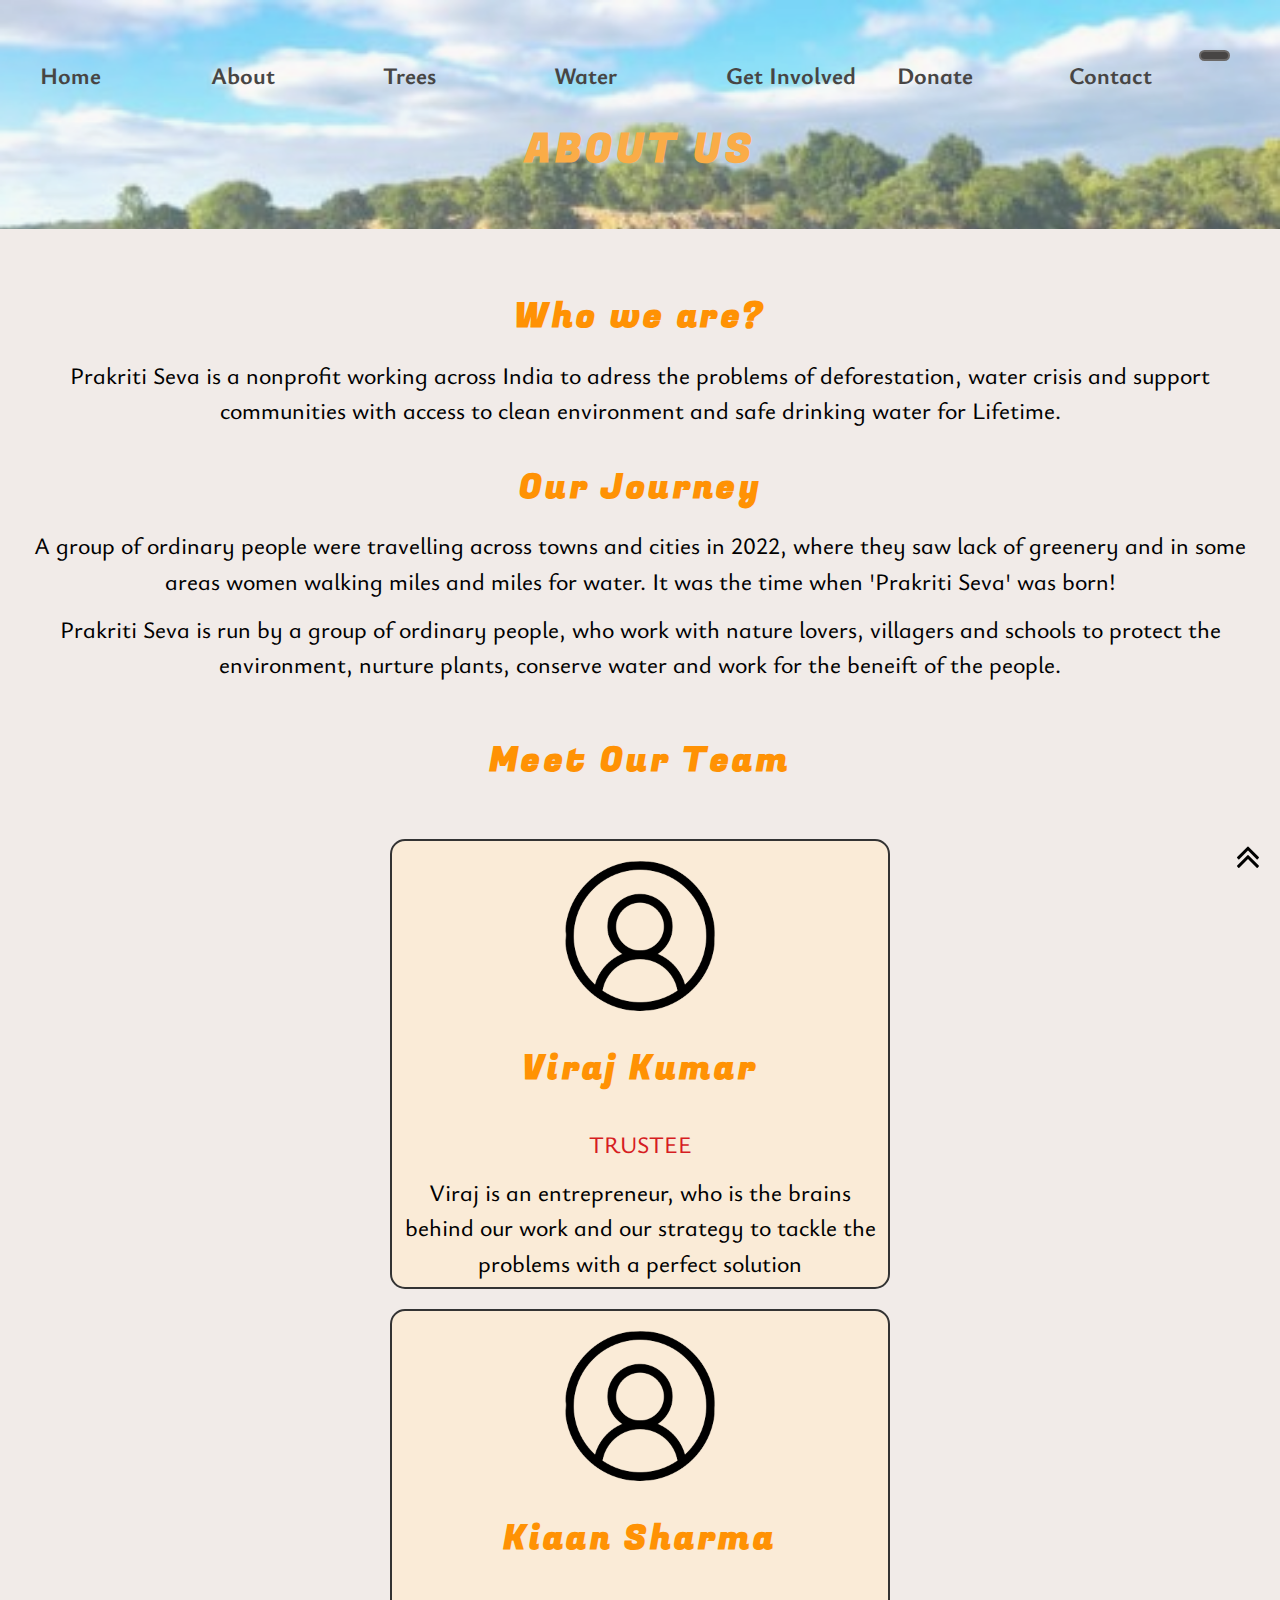
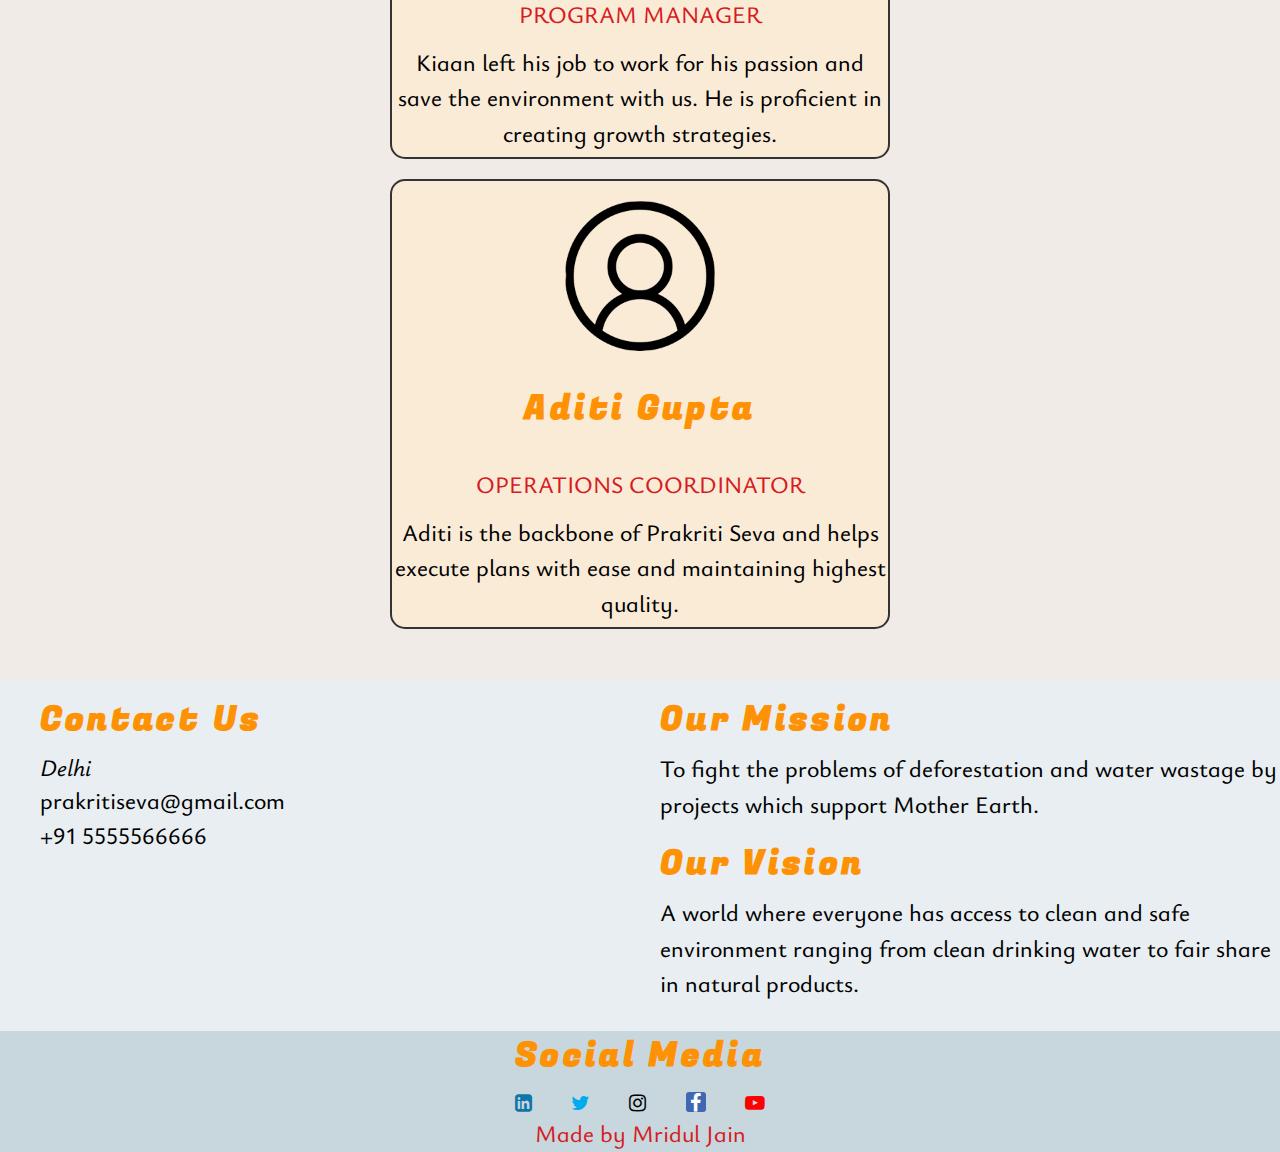
==== about/about.html @ 9dd6b9b5 "Hackathon" ====
<!DOCTYPE html>
<html lang="en">
    <head>
    <meta charset="UTF-8">
    <meta name="viewport" content="width=device-width, initial-scale=1.0">
    <meta name="author" content="Prakriti Seva">
    <meta name="description" content="About US contains all the information about Prakriti Seva">
    <title>About Us</title>
    <link rel="icon" href="/image/icon.jpg" type="x-icon/image" >
    <link rel="stylesheet" href="/style.css" type="text/css">
    <link rel="stylesheet" href="https://cdnjs.cloudflare.com/ajax/libs/font-awesome/4.7.0/css/font-awesome.min.css">
    <link rel="stylesheet" href="https://cdnjs.cloudflare.com/ajax/libs/font-awesome/4.7.0/css/font-awesome.min.css">
    <link rel="stylesheet" href="https://cdnjs.cloudflare.com/ajax/libs/font-awesome/4.7.0/css/font-awesome.min.css">
    <link rel="stylesheet" href="https://cdnjs.cloudflare.com/ajax/libs/font-awesome/4.7.0/css/font-awesome.min.css">
    <link rel="stylesheet" href="https://cdnjs.cloudflare.com/ajax/libs/font-awesome/4.7.0/css/font-awesome.min.css">
    <link rel="stylesheet" href="https://cdnjs.cloudflare.com/ajax/libs/font-awesome/4.7.0/css/font-awesome.min.css">
</head>
<body>
    <header class="about__header" id="header">
        <nav class="header__nav">
            <ul class="header__ul ulist">
                <li class="ulist__li list">
                    <a href="/main.html" class="list__a">Home</a>
                </li>
                <li class="ulist__li list">
                    <a href="" class="list__a">About</a>
                    <ul class="list__ul">
                        <li class="list__ul__litop">
                            <a href="" class="list__a">About Us</a>
                        </li>
                        <li>
                            <a href="impact.html" class="list__a">Impact</a>
                        </li>
                        <li class="list__ul__li">
                            <a href="missionvision.html" class="list__a">Mission and Vision</a>
                        </li>
                    </ul>
                </li>
                <li class="ulist__li list">
                    <a href="" class="list__a">Trees</a>
                    <ul class="list__ul">
                        <li class="list__ul__litop">
                            <a href="/trees/trees.html" class="list__a">Tree Plantation</a>
                        </li>
                        <li>
                            <a href="/trees/progress_tree.html" class="list__a">Progress</a>
                        </li>
                        <li class="list__ul__li">
                            <a href="/trees/review_tree.html"class="list__a">Reviews</a>
                        </li>
                    </ul>
                </li>
                <li class="ulist__li list">
                    <a href="" class="list__a">Water</a>
                    <ul class="list__ul">
                        <li class="list__ul__litop">
                            <a href="/water/waterconservation.html" class="list__a">Water Conservation</a>
                        </li>
                        <li>
                            <a href="/water/progress_water.html" class="list__a">Progress</a>
                        </li>
                        <li class="list__ul__li">
                            <a href="/water/review_water.html" class="list__a">Reviews</a>
                        </li>
                    </ul>
                </li>
                <li class="ulist__li list">
                    <a href="" class="list__a">Get Involved</a>
                    <ul class="list__ul">
                        <li class="list__ul__litop">
                            <a href="/volunteer/volunteer.html" class="list__a">Volunteer</a>
                        </li>
                        <li class="list__ul__li">
                            <a href="/volunteer/school.html" class="list__a">Schools</a>
                        </li>
                    </ul>
                </li>
                <li class="ulist__li list">
                    <a href="/donate/donate.html" class="list__a">Donate</a>
                </li>
                <li class="ulist__li list">
                    <a href="/contact/contact.html" class="list__a">Contact</a>
                </li>
            </ul>
        </nav>
        <button class="header__button"></button> <!-- buttons for menu  -->
        <p class="header__p menu">
            I. HOME
            <br>
            II. ABOUT
            <br>
            ~ ABOUT US
            <br>
            ~ IMPACT
            <br>
            ~ MISSION & VISION
            <br>
            III. TREES
            <br>
            ~ TREE PLANTATION
            <br>
            ~ DATA
            <br>
            ~ PROGRESS 
            <br>
            ~ REVIEWS
            <br>
            IV. WATER
            <br>
            ~ WATER CONSERVATION
            <br>
            ~ DATA
            <br>
            ~ PROGRESS
            <br>
            ~ REVIEWS
            <br>
            V. GET INVOLVED
            <br>
            ~ VOLUNTEER
            <br>
            ~ SCHOOLS
            <br> 
            VI. DONATE
            <br>
            VII. CONTACT
            <br>
        </p>
        <h1 class="header__h1 side__h1">ABOUT US</h1>
    </header>
    <main>
        <article class="abt__art">
            <section class="abt__art__sec1">
                <h2 class="abt__sec__h2">Who we are?</h2>
                <p class="abt__sec__p">Prakriti Seva is a nonprofit working across India to adress the problems of deforestation, water crisis and support communities with access to clean environment and safe drinking water for <span>Lifetime</span>.</p>
                <h2 class="abt__sec__h2">Our Journey</h2>
                <p class="abt__sec__p secondabtp">A group of ordinary people were travelling across towns and cities in 2022, where they saw lack of greenery and in some areas women walking miles and miles for water. It was the time when 'Prakriti Seva' was born!</p>
                <p class="abt__sec__p">Prakriti Seva is run by a group of ordinary people, who work with nature lovers, villagers and schools to protect the environment, nurture plants, conserve water and work for the beneift of the people.</p>
            </section>
            <section class="abt__art__sec2">
                <h2 class="abt__sec2__h2">Meet Our Team</h2>
                <div class="abt__sec2__div">
                    <img src="/image/userid.png" alt="Viraj Kumar" title="Viraj Kumar" width="150" height="150" class="abt__sec2__img">
                    <h3 class="name">Viraj Kumar</h3>
                    <p class="job">TRUSTEE</p>            
                    <p class="info">Viraj is an entrepreneur, who is the brains behind our work and our strategy to tackle the problems with a perfect solution</p>
                </div>
                <div class="abt__sec2__div2">
                    <img src="/image/userid.png" alt="Kiaan Sharma" title="Kiaan Sharma" width="150" height="150" class="abt__sec2__img">
                    <h3 class="name">Kiaan Sharma</h3>
                    <p class="job">PROGRAM MANAGER</p>
                    <p class="info">Kiaan left his job to work for his passion and save the environment with us. He is proficient in creating growth strategies.</p>
                </div>
                <div class="abt__sec2__div3">
                    <img src="/image/userid.png" alt="Aditi Gupta" title="Aditi Gupta" width="150" height="150" class="abt__sec2__img">
                    <h3 class="name">Aditi Gupta</h3>
                    <p class="job">OPERATIONS COORDINATOR</p>
                    <p class="info">Aditi is the backbone of Prakriti Seva and helps execute plans with ease and maintaining highest quality.</p>
                </div>
            </section>
        </article>
    </main>
    <footer>
        <div>
            <h2 class="footer__h2">Contact Us</h2>
            <lord-icon
                src="https://cdn.lordicon.com/fihkmkwt.json"
                trigger="hover"
                colors="primary:#121331,secondary:#ff0000"
                style="width:40px;height:40px" class="address">
            </lord-icon>
        
            <address class="footer__address">
                Delhi
                
                <br>
                
            </address>
    
            <lord-icon
                src="https://cdn.lordicon.com/tkgyrmwc.json"
                trigger="hover"
                colors="primary:#121331,secondary:#08a88a"
                style="width:40px;height:40px" class="email">
            </lord-icon>
    
            <p class="footer__p">prakritiseva@gmail.com</p>
    
            <br>
    
            <lord-icon
                src="https://cdn.lordicon.com/tftaqjwp.json"
                trigger="hover"
                colors="primary:#121331"
                state="hover-phone-ring"
                style="width:35px;height:35px" class="telephone">
            </lord-icon>
    
            <a href="tel:+91 5555566666" class="footer__a">+91 5555566666</a>
        </div>

        <div>
            <h2 class="footer__h2">Our Mission</h2>
            <p class="footer__p">To fight the problems of deforestation and water wastage by projects which support Mother Earth.</p>
            <h2 class="footer__h2">Our Vision</h2>
            <p class="footer__p">A world where everyone has access to clean and safe environment ranging from clean drinking water to fair share in natural products.</p>
        </div>
    </footer>
    <section class="footer__section">
        <h4 class="footer__h4">Social Media</h4>
        <ul class="footer__ul footul">
            <li class="footul__li"><i class="fa fa-linkedin-square"></i></li>
            <li class="footul__li"><i class="fa fa-twitter"></i></li>
            <li class="footul__li"><i class="fa fa-instagram"></i></li>
            <li class="footul__li"><i class="fa fa-facebook"></i></li>
            <li class="footul__li"><i class="fa fa-youtube-play"></i></li>
        </ul>
        <p class="nowrap footer__p copy">Made by Mridul Jain</p>
    </section>
    <div class="div__goup">
        <button class="goup" id="goup"><a href="#"><i class="fa fa-angle-double-up"></i></a></button>
    </div>
    <script src="/code.js"></script>
    <script src="https://cdn.lordicon.com/bhenfmcm.js"></script>
</body>
</html>
---- style.css ----
@import url('https://fonts.googleapis.com/css2?family=Ysabeau+Infant:wght@300&display=swap');
@import url('https://fonts.googleapis.com/css2?family=Dancing+Script&family=Ysabeau+Infant:wght@300&display=swap');
@import url('https://fonts.googleapis.com/css2?family=Dancing+Script&family=Fugaz+One&family=Ysabeau+Infant:wght@300&display=swap');


/* || RESET */
*,
*::after,
*::before {
    margin: 0;
    padding: 0;
    box-sizing: border-box;
}

img {
    display: block;
    max-width: 100%;
    height: auto;
}

label,
input,
textarea {
    font: inherit;
}

/* || VARIABLES */
:root {
    /* FONTS */
    --FF: "Ysabeau Infant", sans-serif;
    --FF-HEADINGS: "Fugaz One", cursive;
    --FF-STYLISH: "Dancing Script", cursive;
    --FS: clamp(1rem, 2.2vh, 1.5rem);

    /* COLORS */
    --BGCOLOR: #ffffffdd;
    --SECTION-BGCOLOR: antiquewhite;
    --BORDER-COLOR: #333;
    --BUTTON-BGCOLOR: #000000;
    --FONT-COLOR: #000;
    --HEADER-BGCOLOR: rgba(81, 255, 0, 0.856);
    --HEADING-COLOR: #ff9204;
    --HOVER-BGCOLOR: rgba(223, 2, 2, 0.888);
    --LINK-ACTIVE: rgba(223, 2, 2, 0.888);
    --LINK-COLOR: #000;
    --LINK-HOVER: rgba(223, 2, 2, 0.888);
    --MENU-BGCOLOR: #000;
    --MENU-COLOR: #fff;
    --STYLISH-COLOR: #d61c22;

    /* BORDERS */
    --BORDER: var(--BORDER-COLOR) 2px solid;
    --BORDER-RADIUS: 15px;

    /* PADDING*/
    --PADDING: 0.25em;

}

/* || UTILITY CLASSES */

.offscreen {
    position: absolute;
    left: -10000px;
}

.nowrap {
    white-space: nowrap;
}

/* || GENERAL STYLES */

html {
    scroll-behavior: smooth;
    font-size: var(--FS);
    font-family: var(--FF);
    background-color: #f1ebe8;
}

body {
    color: var(--FONT-COLOR);
    min-height: 100vh;
    margin: 0;
    position: relative;
}

h1,
h2,
h3,
h4 {
    color: var(--HEADING-COLOR);
    font-family: var(--FF-HEADINGS);
    letter-spacing: 0.1em;
}

h2,
h3,
h4 {
    margin-bottom: 1em;
    font-size: 1.7em;
}

p {
    line-height: 1.5;
}

li {
    list-style-type: none;
}

a:any-link {
    color: var(--LINK-COLOR);
    text-decoration: none;
}

a:hover,
a:focus-visible {
    color: var(--LINK-ACTIVE);
}

a:active {
    color: var(--LINK-ACTIVE);
}

img {
    border: var(--BORDER);
    border-radius: var(--BORDER-RADIUS);
}

img:hover {
    animation: 0.5s ease-in-out 0.1s 1 normal forwards increaseSize; 
}

@keyframes increaseSize {
    0% {
        transform: scale(1);
    }
    100% {
        transform: scale(1.1);
    }
}

q {
    color: var(--STYLISH-COLOR);
}

/* HEADER || */

.header {
    background-repeat: no-repeat;
    background-size: cover;
    background-image: url(image/river-forest.jpg);
    opacity: 0.7;
    position: relative;
    padding: 2em 1em;
}

.about__header,
.impact__header,
.missionvision__header {
    background-repeat: no-repeat;
    background-size: cover;
    background-image: url(image/nature.jpg);
    opacity: 0.7;
    position: relative;
    padding: 2em 1em;
}

.trees__header,
.trees___progress__header,
.trees___review__header {
    background-repeat: no-repeat;
    background-size: cover;
    background-image: url(image/forest.jpg);
    opacity: 0.7;
    position: relative;
    padding: 2em 1em;
}

.water__header,
.water__progress__header,
.water__review__header {
    background-repeat: no-repeat;
    background-size: cover;
    background-image: url(image/water.jpg);
    opacity: 0.7;
    position: relative;
    padding: 2em 1em;
}

.volunteer__header,
.school__header {
    background-repeat: no-repeat;
    background-size: cover;
    background-image: url(image/nature.png);
    opacity: 0.7;
    position: relative;
    padding: 2em 1em;
}

.donate__header,
.contact__header {
    background-repeat: no-repeat;
    background-size: cover;
    background-image: url(image/rainforest.jpg);
    opacity: 0.7;
    position: relative;
    padding: 2em 1em;
}

nav {
    padding: 1em;
}

.list__ul li {
    display: none;
}

:is(.list:hover, .list:active) .list__ul li{
    display: block;
    padding: var(--PADDING);
}

.list__ul__li:hover {
    border-bottom-right-radius: var(--BORDER-RADIUS);
    border-bottom-left-radius: var(--BORDER-RADIUS); 
}

.list__ul__litop:hover {
    border-top-right-radius: var(--BORDER-RADIUS);
    border-top-left-radius: var(--BORDER-RADIUS); 
}

.ulist {
    display: grid;
    grid-template-columns: repeat(7, 1fr);
    font-size: 1.2rem;
}

.list a,
.list__ul li a{
    color: var(--FONT-COLOR);
    font-weight: 700;
}

.list__a:hover {
    color: var(--STYLISH-COLOR);
}

.list__ul {
    background-color: var(--BGCOLOR);
    border-left: var(--BORDER);
    border-right: var(--BORDER);
    border-radius: var(--BORDER-RADIUS);
}

.header__button {
    padding: var(--PADDING) 1em;
    background-color: var(--BUTTON-BGCOLOR);
    border: var(--BORDER);
    border-radius: var(--BORDER-RADIUS);
    position: absolute;
    top: 50px;
    right: 50px;
}

.header__button:hover {
    background-color: var(--HOVER-BGCOLOR);
}

.menu {
    display: none;
}

header p {
    position: absolute;
    top: 0px;
    right: 0px;
}

.header__h1 {
    color: var(--HEADING-COLOR);
    padding: var(--PADDING);
    text-align: center;
}

.heading {
    font-size: 3rem;
}

.show {
    display: block;
    z-index: 1;
    position: absolute;
    top: 0px;
    right: 0px;
    padding: 2em;
    box-shadow: 0 0 10px var(--BORDER-COLOR);
    background-color: var(--MENU-BGCOLOR);
    color: var(--MENU-COLOR);
}

/* MAIN HTML|| */

.main__section {
    padding: 1em 1em 0 1em;
    display: flex;
    justify-content: center;
    align-items: center;
    padding: 3em;
}

.hero {
    position: relative;
}

.hero__figc {
    position: absolute;
    bottom: -13px;
    left: 235px;
    font-size: 1.3rem;
    color: var(--STYLISH-COLOR);
    background-color: #fff78d;
    transform: skewX(-10deg);
}

.main__article {
    padding: 1em;
    text-align: center;
    margin: 1em;
}

.artsec1 {
    display: flex;
    flex-flow: column wrap;
    align-items: center;
    justify-content: space-evenly;
}

.sec1__p {
    font-size: 1.2rem;
    font-weight: 500;
    padding-bottom: 1.5em;
}


.sec1__div {
    display: flex;
    flex-flow: row wrap;
    justify-content: space-evenly;
    align-items: center;
    position: relative;
    width: 800px;
    height: 200px;
}

.plant__img,
.water__img {
    border: none;
}

.div__plant {
    position: absolute;
    left: 0px;
    top: 45px;
    width: 100px;
    height: 100px;
}

.plant__img {
    position: absolute;
    left: 0px;
    top: 10px;
    width: 75px;
    height: 75px;
}

.h3__plant {
    position: absolute;
    left: 80px;
    top: 45px;
}

.p__plant {
    position: absolute;
    left: 80px;
    top: 90px;
    font-size: 1.2rem;
}

.div__water {
    position: absolute;
    right: 0px;
    top: 45px;
    width: 100px;
    height: 100px;
}

.water__img {
    position: absolute;
    right: 250px;
    top: 7px;
}

.h3__water {
    position: absolute;
    right: 90px;
    top: 5px;
}

.p__water {
    position: absolute;
    right: 0px;
    top: 50px;
    font-size: 1.2rem;
}

.art2sec1 {
    padding: 2em;
    display: flex;
    justify-content: space-evenly;
    align-items: center;
}

.txtchngdiv1 {
    border: var(--BORDER);
    width: 250px;
    height: 250px;
    display: flex;
    justify-content: center;
    align-items: center;
    background-color: rgba(0, 255, 0, 0.811);
}

.treesp {
    color: var(--STYLISH-COLOR);
    font-size: 1.2rem;
    font-weight: bolder;
}

.txtchngdiv2 {
    border: var(--BORDER);
    width: 250px;
    height: 250px;
    display: flex;
    justify-content: center;
    align-items: center;
    background-color: rgba(0, 255, 0, 0.614);
}

.waterp {
    color: var(--STYLISH-COLOR);
    font-size: 1.2rem;
    font-weight: bolder;
}


.art2sec2 {
    padding: 2em;
}

.art2sec2__p:first-child {
    padding-bottom: 0.5em; 
}

.art2sec2__p:last-child {
    padding-top: 0.5em;
}

.art2sec2__p {
    font-size: 1.2rem;
    font-weight: 500;
}

.art3sec__ul {
    display: flex;
    flex-flow: row wrap;
    justify-content: space-between;
}

.art3sec__li {
    list-style-type: none;
    padding: 0.5em;
    padding-left: 5em;
    font-size: 1.2rem;
    font-weight: 500;
}

.art3sec__li:before {
    content: "✔ ";
    color: #f00;
}

.art3sec__li:first-child {
    padding-right: 10em;
}

.art3sec__li:nth-child(2) {
    padding-right: 40em;
}

.art4sec {
    padding: 0.5em;
    position: relative;
    height: 700px;
}

.art4__h2 {
    padding-bottom: 1em
}

.trees__div {
    width: 300px;
    position: absolute;
    left: 400px;
    top: 50px;
}

.art4sec__p {
    font-size: 1.2rem;
    font-weight: 500;
    color: var(--STYLISH-COLOR);
    padding-top: 0.5rem;
}

.trees {
    padding-right: 3rem; 
}

.water__div {
    width: 600px;
    position: absolute;
    left: 500px;
    top: 375px;
}

.school__div {
    width: 500px;
    position: absolute;
    right: 200px;
    top: 82px;
}

.water {
    padding-right: 6.8rem;
}

.children {
    padding-right: 6rem;
}

.aside {
    padding: 1rem 1rem 1rem 0.5rem;
}

.aside__details {
    font-size: 1.2rem;
    font-weight: 500;
}

.aside__summary {
    color: var(--BORDER-COLOR);
}


.aside__p {
    color: var(--STYLISH-COLOR);
}

footer {
    background-color: #E8EEF1;
    display: grid;
    grid-template-columns: 1fr 1fr;
    padding: 0 0 1.5rem 2rem;
}

.footer__section {
    background-color: #C8D7DE;
    text-align: center;
}

.footer__h2 {
    margin-bottom: 0.2em;
    padding-top: 0.5em;
}  

.footer__address,
.footer__p,
.footer__a {
    font-size: 1.2rem;
    font-weight: 500;
}

.address {
    padding-top: 0.5rem;
}

.footer__address {
    display: inline;
}

.footer__p {
    display: inline;
}

.email {
    padding-top: 0.7rem;
}

.telephone {
    padding-top: 0.5rem;
}

.fa:hover {
    color: var(--STYLISH-COLOR);
}

.fa-linkedin-square {
    color: #0e76a8;
}

.fa-twitter {
    color: #00acee;
}

.fa-facebook {
    padding-top: 2px;
    padding-bottom: 0;
    border-radius: 3px;
    width: 20px;
    height: 20px;
    background-color: #4267B2;
    color: #fff;
}

.fa-youtube-play {
    color: #f00;
}

.footul {
    display: flex;
    flex-flow: row nowrap;
    justify-content: center;
}

.footul__li {
    padding: 0 1em;
}

.footer__h4 {
    padding-bottom: var(--PADDING);
    margin-bottom: 0;
}

.copy {
    color: var(--STYLISH-COLOR);
}

.div__goup {
    z-index: 1;
    position: absolute;
    right: 20px;
    bottom: 20px;
    background-color: none;
}

.goup {
    position: fixed;
    right: 20px;
    bottom: 20px;
    background-color: transparent;
    border: none;
    font-size: 2rem;
}

/* ABOUT US || */

.abt__art {
    padding: 1em;
    margin: 0.5em 0;
    text-align: center;
}

.abt__sec__h2 {
    padding-top: 1em;
    margin-bottom: 0.25em;
    padding-bottom: var(--PADDING);
}

.abt__sec__p {
    font-size: 1.2rem;
    font-weight: 500;
}

.secondabtp {
    padding-bottom: 0.5em;
}

.abt__art__sec2 {
    padding: 1em;
}

.abt__sec2__h2,
.name {
    padding-top: 1em;
}

.abt__sec2__img {
    border: none;
}

.abt__sec2__div,
.abt__sec2__div2, 
.abt__sec2__div3 {
    border: var(--BORDER);
    border-radius: var(--BORDER-RADIUS);
    width: 500px;
    height: 450px;
    padding: 1em 0;
    display: flex;
    flex-flow: column nowrap;
    align-items: center;
    background-color: antiquewhite;
}

.abt__art__sec2 div p {
    font-size: 1.2rem;
    font-weight: 500;
}

.job {
    color: var(--STYLISH-COLOR);
    padding-bottom: 0.5em;
}

.abt__art__sec2 {
    display: grid;
    grid-template-rows: 100px, repeat(3, 1fr);
    position: relative;
    place-items: center center;
    row-gap: 20px;
}

/* IMPACT || */

.impct__art {
    padding: 2rem 4rem 1rem 4rem;
}

.impct__art__sec1,
.impct__art__sec2 {
    display: flex;
    flex-flow: column wrap;
    justify-content: center;
    align-items: center;
    text-align: center;
}

.impct__sec1__h2 {
    margin-bottom: 0.75rem;
}

.impct__sec1__p,
.impct__sec2__p {
    padding-bottom: 1rem;
    font-size: 1.2rem;
    font-weight: 500;
}

.impct__sec1__img {
    margin-bottom: 0.5rem;
}

.justp {
    color: var(--STYLISH-COLOR);
}

.impct__sec2__h2 {
    padding-top: 1rem;
}

/* MISSION & VISION || */

.msvs__art {
    padding: 2rem 4rem 1rem 4rem;
}

.msvs__art__sec {
    display: flex;
    flex-flow: column wrap;
    justify-content: center;
    align-items: center;
    text-align: center;   
}

.msvs__sec__p {
    font-size: 1.2rem;
    font-weight: 500;
    padding-bottom: 1rem;
}

/* TREES || */

.trees__art {
    padding: 2rem 4rem 1rem 4rem;
}

.trees__art__sec1,
.trees__art__sec2,
.trees__art__sec3 {
    display: flex;
    flex-flow: column wrap;
    justify-content: center;
    align-items: center;
    text-align: center;  
}

.trees__sec1__h2,
.trees__sec2__h2,
.trees__sec3__h2 {
    padding-top: 1rem;
}

.trees__sec2__fig {
    padding: 2em;
}

.trees__sec2__p:before {
    content: "• ";
    color: #f00;
}

.trees__sec1__p,
.trees__sec2__p,
.trees__sec3__p {
    font-size: 1.2rem;
    font-weight: 500;
}

.redcolor {
    color: var(--STYLISH-COLOR);
}

.trees__imp {
    color: var(--STYLISH-COLOR);
}

/* TREES PROGRESS || */

.trees__progress__art {
    padding: 2rem 2rem 1rem 2rem;
}

.trees__prog__sec {
    display: flex;
    flex-flow: row nowrap;
    justify-content: center;
    align-items: center;
    text-align: center;  
}

.trees__prog__sec__img {
    border: none;
}

.trees__prog__sec__div {
    background-color: #AAD5F1;
    padding: 1rem 2rem 1rem 2rem;
    margin: 0 1rem;
    border: var(--BORDER);
    border-radius: var(--BORDER-RADIUS);
    width: 250px;
    height: 250px;
    display: flex;
    flex-flow: column wrap;
    justify-content: center;
    align-items: center;
    text-align: center; 
}

.trees__prog__sec__h2 {
    padding-top: 1.5rem;
}

.trees__prog__sec__p {
    font-size: 1.2rem;
    font-weight: 500;
    color: var(--STYLISH-COLOR);
}

/* TREES REVIEW || */

.trees__review__art {
    padding: 2rem 4rem 1rem 4rem;
}

.trees__rv__sec {
    display: flex;
    flex-flow: column nowrap;
    justify-content: center;
    align-items: center;
    text-align: center; 
}

.trees__rv__sec__div {
    display: flex;
    flex-flow: column nowrap;
    justify-content: center;
    align-items: center;
    text-align: center; 
    width: 550px;
    height: 550px;
    border: var(--BORDER);
    margin: 0.5rem;
}

.trees__rv__sec__h2 {
    padding: 1rem;
}

.trees__rv__sec__p {
    padding-bottom: 2rem;
    font-size: 1.2rem;
    font-weight: 500;
}

.trees__rv__sec__h3 {
    padding-top: 1.5rem;
}

/* WATER || */

.water__art {
    padding: 2rem 4rem 1rem 4rem;
}

.water__sec1,
.water__sec2 {
    display: flex;
    flex-flow: column nowrap;
    justify-content: center;
    align-items: center;
    text-align: center;
}

.water__sec1__h2, 
.water__sec2__h2 {
    padding: 1.5rem;
    padding-bottom: var(--PADDING);
}

.water__sec2__h2 {
    padding-bottom: 0;
}

.water__sec1__p,
.water__sec2__p {
    font-size: 1.2rem;
    font-weight: 500;
}

.water__imp {
    color: var(--STYLISH-COLOR);
}

.water__sec2__p {
    padding: 1em;
}

.water__sec2__p:before {
    content: "• ";
    color: #f00;
}

.water__sec1__p {
    padding-bottom: 0.5em; 
}

.water__sec1__p:last-child {
    padding-bottom: 1.25em;
}

.water__sec2__img {
    margin: 0.75em;
}

/* WATER PROGRESS || */

.water__progress__art {
    padding: 2rem 2rem 1rem 2rem;
}

.water__prog__sec {
    display: flex;
    flex-flow: row nowrap;
    justify-content: center;
    align-items: center;
    text-align: center;  
}

.water__prog__sec__img {
    border: none;
}

.water__prog__sec__div {
    background-color: #AAD5F1;
    padding: 1rem 2rem 1rem 2rem;
    margin: 0 1rem;
    border: var(--BORDER);
    border-radius: var(--BORDER-RADIUS);
    width: 250px;
    height: 250px;
    display: flex;
    flex-flow: column nowrap;
    justify-content: center;
    align-items: center;
    text-align: center; 
}

.water__prog__sec__h2 {
    padding-top: 1.5rem;
}

.water__prog__sec__p {
    font-size: 1.2rem;
    font-weight: 500;
    color: var(--STYLISH-COLOR);
}

/* WATER REVIEW || */

.water__review__art {
    padding: 2rem 4rem 1rem 4rem;
}

.water__rv__sec {
    display: flex;
    flex-flow: column nowrap;
    justify-content: center;
    align-items: center;
    text-align: center; 
}

.water__rv__sec__div {
    display: flex;
    flex-flow: column nowrap;
    justify-content: center;
    align-items: center;
    text-align: center; 
    width: 700px;
    height: 650px;
    border: var(--BORDER);
    margin: 0.5rem;
}

.water__rv__sec__h2 {
    padding: 1rem;
}

.water__rv__sec__p {
    padding-bottom: 2rem;
    font-size: 1.2rem;
    font-weight: 500;
}

.water__rv__sec__h3 {
    padding-top: 1.5rem;
}

/* VOLUNTEER || */

.volunteer__art {
    padding: 2rem 4rem 1rem 4rem;   
}

.volunteer__sec1 {
    display: flex;
    flex-flow: column nowrap;
    justify-content: center;
    align-items: center; 
    padding: 1.5rem;
}

.volunteer__sec1__fieldset {
    border: none;
    margin: 1rem;
}

.volunteer__sec1__inp,
.volunteer__sec1__textar {
    padding: 1rem;
    margin-bottom: 1rem;
    margin-right: 1.5rem;
    border-radius: 10px;
    border: var(--BORDER);
}

.volunteer__sec1__textar {
    width:  750px;
}

.volunteer__sec1__inp {
    width: 225px;
}

.volunteer__sec1__div {
    display: grid;
    grid-template-columns: 1fr 1fr 1fr;
    place-content: start;
}

.volunteer__sec1__p {
    text-align: center;
}

.volunteer__sec1__p__p {
    font-size: 1.2rem;
    font-weight: 500;
    color: var(--STYLISH-COLOR);
    padding: 1rem 1rem 0 1rem;
}

.volunteer__sec1__div__btn {
    text-align: center;
}

.volunteer__sec1__btn {
    background-color: var(--BUTTON-BGCOLOR);
    border-radius: var(--BORDER-RADIUS);
    padding: 0.5rem 1rem;
    font-size: 1.2rem;
    color: whitesmoke;
}

.volunteer__sec1__btn:hover {
    border: var(--STYLISH-COLOR) 3px solid;
}

.volunteer__sec2 {
    display: grid;
    grid-template-columns: 1fr 1fr;
    place-content: center;
    padding: 2rem 2rem 4rem 2rem;
    margin: 2rem 2rem 4rem 2rem;
}

.volunteer__sec2__img {
    border: none;
    position: absolute;
    left: 0px;
    top: 10px;
}

.volunteer__sec2__div {
    position: relative;
    padding-bottom: 1rem;
}

.volunteer__sec2__h3 {
    position: absolute;
    top: 0px;
    left: 80px;
}

.volunteer__sec2__p {
    position: absolute;
    top: 50px;
    left: 80px;
    font-size: 1.2rem;
    font-weight: 500;
}

.greencolor {
    color: #80D011;
}

.bluecolor {
    color: #1180D0;
}

/* SCHOOL */

.school__art {
    padding: 2rem 4rem 1rem 4rem;   
}

.school__sec1 {
    display: flex;
    flex-flow: column nowrap;
    justify-content: center;
    align-items: center; 
    padding: 1.5rem;
}

.school__sec1__fieldset {
    border: none;
    margin: 1rem;
}

.school__sec1__inp,
.school__sec1__textar {
    padding: 1rem;
    margin-bottom: 1rem;
    margin-right: 1.5rem;
    border-radius: 10px;
    border: var(--BORDER);
}

.school__sec1__textar {
    width:  750px;
}

.school__sec1__inp {
    width: 225px;
}

.school__sec1__div {
    display: grid;
    grid-template-columns: 1fr 1fr 1fr;
    place-content: start;
}

.school__sec1__p {
    text-align: center;
}

.school__sec1__p__p {
    font-size: 1.2rem;
    font-weight: 500;
    color: var(--STYLISH-COLOR);
    padding: 1rem 1rem 0 1rem;
}

.school__sec1__div__btn {
    text-align: center;
}

.school__sec1__btn {
    background-color: var(--BUTTON-BGCOLOR);
    border-radius: var(--BORDER-RADIUS);
    padding: 0.5rem 1rem;
    font-size: 1.2rem;
    color: whitesmoke;
}

.school__sec1__btn:hover {
    border: var(--STYLISH-COLOR) 3px solid;
}

.school__sec2 {
    display: grid;
    grid-template-columns: 1fr 1fr;
    place-content: center;
    padding: 2rem 2rem 4rem 2rem;
    margin: 2rem 2rem 4rem 2rem;
}

.school__sec2__img {
    border: none;
    position: absolute;
    left: 0px;
    top: 10px;
}

.school__sec2__div {
    position: relative;
    padding-bottom: 1rem;
}

.school__sec2__h3 {
    position: absolute;
    top: 0px;
    left: 80px;
}

.school__sec2__p {
    position: absolute;
    top: 50px;
    left: 80px;
    font-size: 1.2rem;
    font-weight: 500;
}

.greencolor {
    color: #80D011;
}

.bluecolor {
    color: #1180D0;
}

/* DONATE || */

.donate__art {
    padding: 2rem 4rem 1rem 4rem; 
}

.donate__sec {
    padding: 1.5rem;
    display: flex;
    flex-flow: column wrap;
    justify-content: center;
    align-items: center;
}

.donate__h2 {
    margin: 1rem;
}

.donate__sec__fieldset {
    border: none;
    width: 800px;
    margin: 1rem 2.75rem;
    /* display: grid;
    grid-template-columns: repeat(2, 1fr);
    place-content: space-between; */

    display: flex;
    flex-flow: row nowrap;
    justify-content: space-between;
}

.donate__sec__inp {
    margin-bottom: 1rem;
    padding: 1rem;
    border: var(--BORDER);
    border-radius: var(--BORDER-RADIUS);
}


.donate__sec__p__p {
    margin-top: 1rem;
    padding-top: 1rem;
    font-size: 1.2rem;
    font-weight: 500;
    color: var(--STYLISH-COLOR);
}

.donate__sec__div {
    width: 200px;
    margin: 0 1.5rem;
}

.checkbox__fieldset {
    display: flex;
    flex-flow: row nowrap;
    justify-content: center;
}

.checkbox__div {
    margin: 1rem 0;
    padding-top: 0.5rem;
    font-size: 1.4rem;
    font-weight: 500;
    display: flex;
    flex-flow: column wrap;
    justify-content: center;
    align-items: center;
}

input#agree {
    width: 23px;
    height: 23px;
}

#donate__sec__a {
    color: var(--STYLISH-COLOR);
}

.checkbox__p {
    padding-bottom: 1rem;
}

#submit {
    background-color: var(--BUTTON-BGCOLOR);
    border-radius: var(--BORDER-RADIUS);
    padding: 0.5rem 1rem;
    font-size: 1.2rem;
    color: whitesmoke;
}

#submit:hover {
    color: var(--STYLISH-COLOR);
}

#submit[disabled] {
    display: none;
}

.animate {
    animation: 0.5s ease-in-out 1 0s normal forwards showButton;
}

@keyframes showButton {
    0% {
        transform: scale(0);
    }
    50% {
        transform: scale(1.2);
    }
    100% {
        transform: scale(1);
    }
}

/* CONTACT || */

.contact__art {
    padding: 2rem 4rem 1rem 4rem;   
}

.contact__sec1 {
    display: flex;
    flex-flow: column nowrap;
    justify-content: center;
    align-items: center; 
    padding: 1.5rem;
}

.contact__sec1__fieldset {
    border: none;
    margin: 1rem;
}

.contact__sec1__inp,
.contact__sec1__textar {
    padding: 1rem;
    margin-bottom: 1rem;
    margin-right: 1.5rem;
    border-radius: 10px;
    border: var(--BORDER);
}

.contact__sec1__textar {
    width:  750px;
}

.contact__sec1__inp {
    width: 225px;
}

.contact__sec1__div {
    display: grid;
    grid-template-columns: 1fr 1fr 1fr;
    place-content: start;
}

.contact__sec1__p {
    text-align: center;
}

.contact__sec1__p__p {
    font-size: 1.2rem;
    font-weight: 500;
    color: var(--STYLISH-COLOR);
    padding: 1rem 1rem 0 1rem;
}

.contact__sec1__div__btn {
    text-align: center;
}

.contact__sec1__btn {
    background-color: var(--BUTTON-BGCOLOR);
    border-radius: var(--BORDER-RADIUS);
    padding: 0.5rem 1rem;
    font-size: 1.2rem;
    color: whitesmoke;
}

.contact__sec1__btn:hover {
    border: var(--STYLISH-COLOR) 3px solid;
}

.contact__sec2 {
    display: flex;
    flex-flow: row nowrap;
    justify-content: space-evenly;
    align-items: center;
    padding: 3rem 0;
    margin: 3rem 0;
}

.contact__sec2__div {
    border: var(--BORDER);
    border-radius: var(--BORDER-RADIUS);
    width: 350px;
    height: 350px;
    display: flex;
    flex-flow: column wrap;
    justify-content: center;
    align-items: center;
    background-color: #AAD5F1;;
}

.contact__sec2__img {
    border: none;
    padding-bottom: 1rem;
}

.contact__sec2__h3 {
    padding-top: 1rem;
}

.contact__sec2__p {
    font-size: 1.2rem;
    font-weight: 500;
    color: var(--STYLISH-COLOR);
}

#contact__sec2__a {
    font-size: 1.2rem;
    font-weight: 500;
    color: var(--STYLISH-COLOR);
}
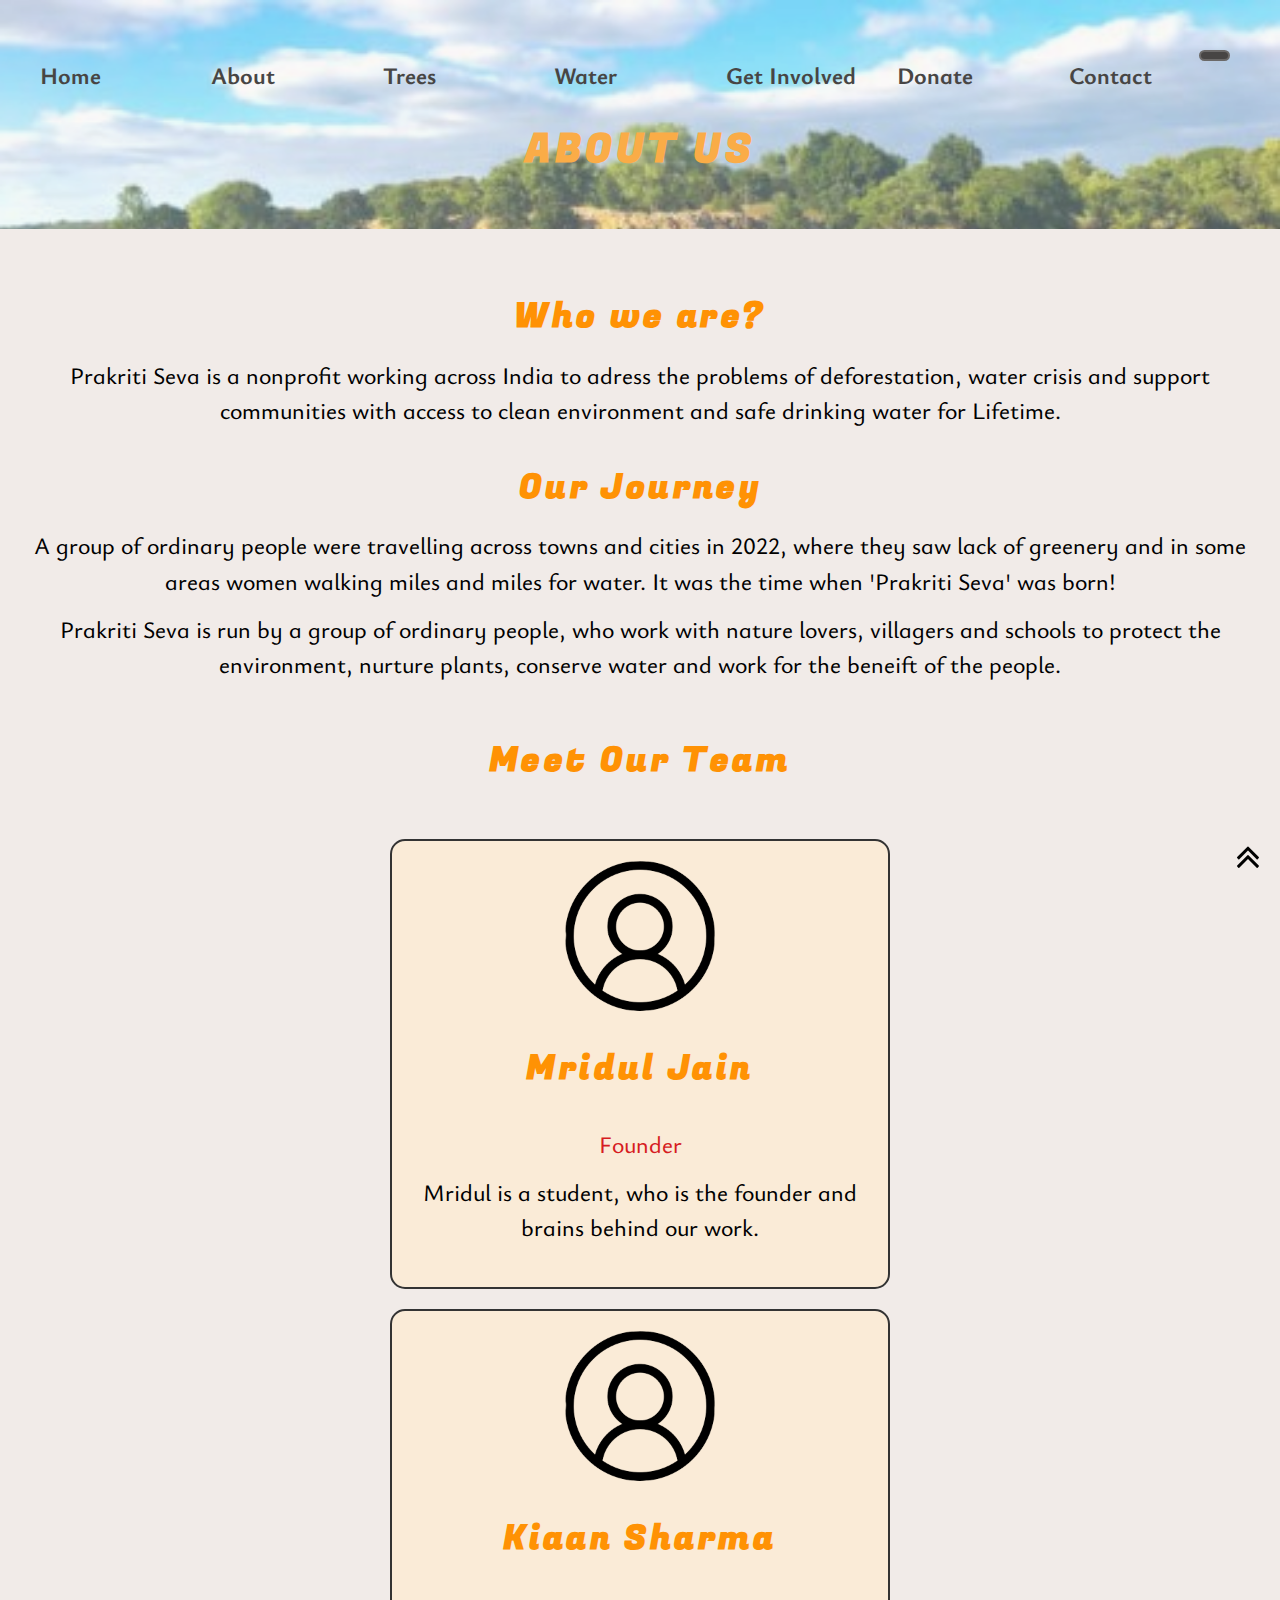
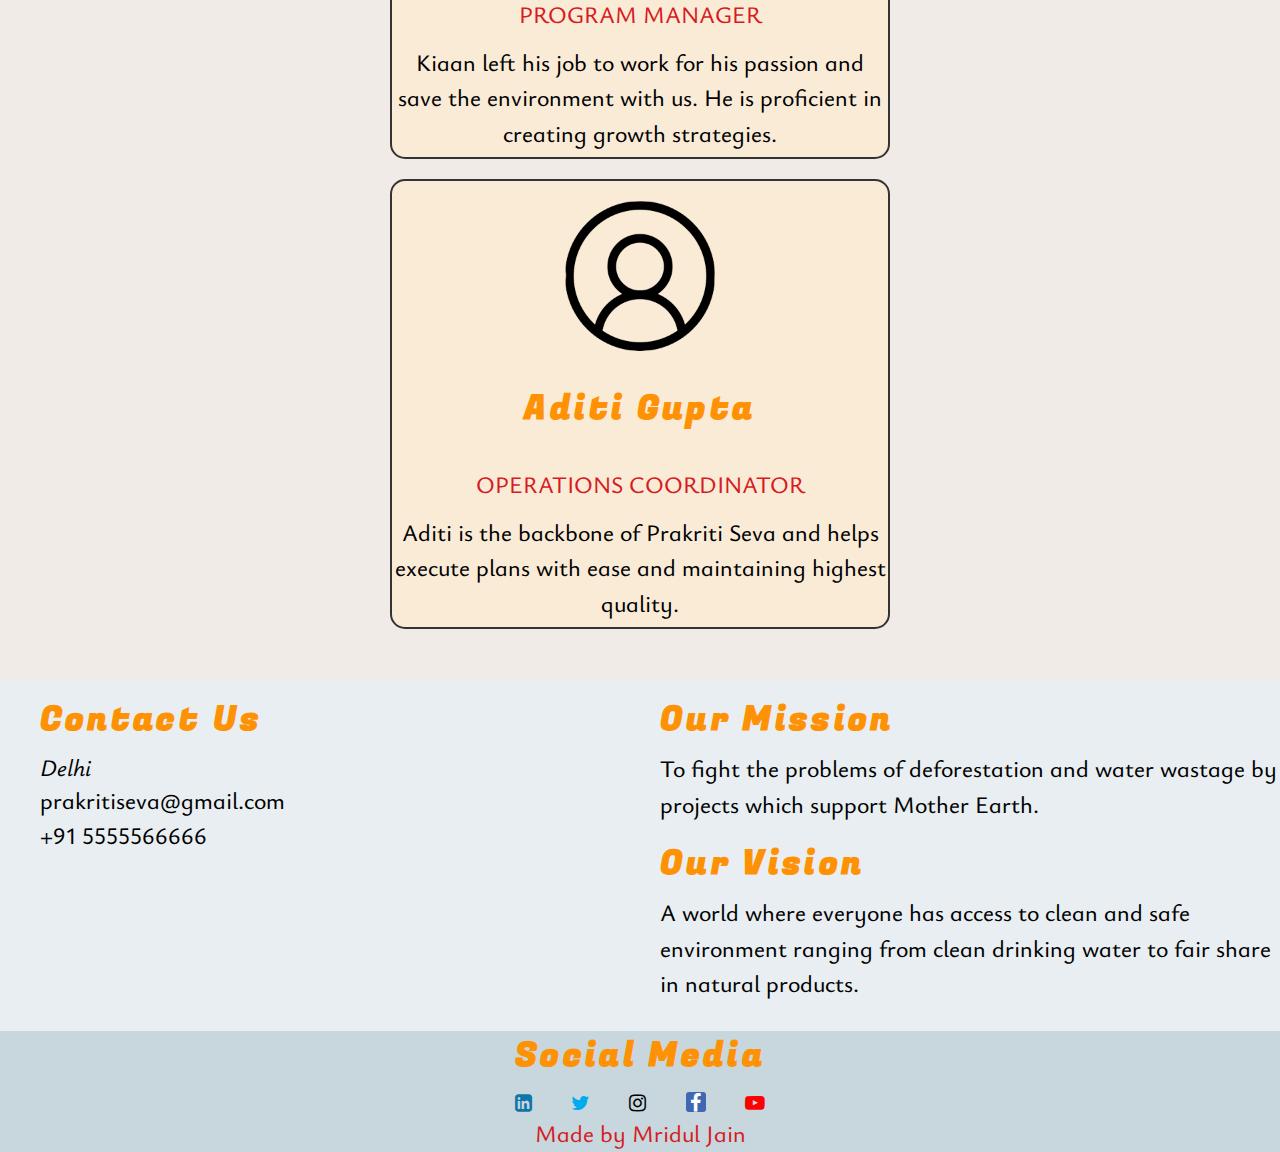
==== commit e55765c2: "Changes" ====
--- a/about/about.html
+++ b/about/about.html
@@ -20,7 +20,7 @@
         <nav class="header__nav">
             <ul class="header__ul ulist">
                 <li class="ulist__li list">
-                    <a href="/main.html" class="list__a">Home</a>
+                    <a href="/index.html" class="list__a">Home</a>
                 </li>
                 <li class="ulist__li list">
                     <a href="" class="list__a">About</a>
@@ -140,19 +140,19 @@
             <section class="abt__art__sec2">
                 <h2 class="abt__sec2__h2">Meet Our Team</h2>
                 <div class="abt__sec2__div">
-                    <img src="/image/userid.png" alt="Viraj Kumar" title="Viraj Kumar" width="150" height="150" class="abt__sec2__img">
-                    <h3 class="name">Viraj Kumar</h3>
-                    <p class="job">TRUSTEE</p>            
-                    <p class="info">Viraj is an entrepreneur, who is the brains behind our work and our strategy to tackle the problems with a perfect solution</p>
+                    <img src="/image/userid.png" alt="Mridul Jain" title="Mridul Jain" width="150" height="150" class="abt__sec2__img" >
+                    <h3 class="name">Mridul Jain</h3>
+                    <p class="job">Founder</p>            
+                    <p class="info">Mridul is a student, who is the founder and brains behind our work.</p>
                 </div>
                 <div class="abt__sec2__div2">
-                    <img src="/image/userid.png" alt="Kiaan Sharma" title="Kiaan Sharma" width="150" height="150" class="abt__sec2__img">
+                    <img src="/image/userid.png" alt="Kiaan Sharma" title="Kiaan Sharma" width="150" height="150" class="abt__sec2__img" loading="lazy">
                     <h3 class="name">Kiaan Sharma</h3>
                     <p class="job">PROGRAM MANAGER</p>
                     <p class="info">Kiaan left his job to work for his passion and save the environment with us. He is proficient in creating growth strategies.</p>
                 </div>
                 <div class="abt__sec2__div3">
-                    <img src="/image/userid.png" alt="Aditi Gupta" title="Aditi Gupta" width="150" height="150" class="abt__sec2__img">
+                    <img src="/image/userid.png" alt="Aditi Gupta" title="Aditi Gupta" width="150" height="150" class="abt__sec2__img" loading="lazy">
                     <h3 class="name">Aditi Gupta</h3>
                     <p class="job">OPERATIONS COORDINATOR</p>
                     <p class="info">Aditi is the backbone of Prakriti Seva and helps execute plans with ease and maintaining highest quality.</p>
--- a/style.css
+++ b/style.css
@@ -424,6 +424,7 @@
 
 .txtchngdiv1 {
     border: var(--BORDER);
+    box-shadow: 0 0 10px var(--FONT-COLOR);
     width: 250px;
     height: 250px;
     display: flex;
@@ -440,6 +441,7 @@
 
 .txtchngdiv2 {
     border: var(--BORDER);
+    box-shadow: 0 0 10px var(--FONT-COLOR);
     width: 250px;
     height: 250px;
     display: flex;
@@ -565,112 +567,6 @@
 
 .aside__p {
     color: var(--STYLISH-COLOR);
-}
-
-footer {
-    background-color: #E8EEF1;
-    display: grid;
-    grid-template-columns: 1fr 1fr;
-    padding: 0 0 1.5rem 2rem;
-}
-
-.footer__section {
-    background-color: #C8D7DE;
-    text-align: center;
-}
-
-.footer__h2 {
-    margin-bottom: 0.2em;
-    padding-top: 0.5em;
-}  
-
-.footer__address,
-.footer__p,
-.footer__a {
-    font-size: 1.2rem;
-    font-weight: 500;
-}
-
-.address {
-    padding-top: 0.5rem;
-}
-
-.footer__address {
-    display: inline;
-}
-
-.footer__p {
-    display: inline;
-}
-
-.email {
-    padding-top: 0.7rem;
-}
-
-.telephone {
-    padding-top: 0.5rem;
-}
-
-.fa:hover {
-    color: var(--STYLISH-COLOR);
-}
-
-.fa-linkedin-square {
-    color: #0e76a8;
-}
-
-.fa-twitter {
-    color: #00acee;
-}
-
-.fa-facebook {
-    padding-top: 2px;
-    padding-bottom: 0;
-    border-radius: 3px;
-    width: 20px;
-    height: 20px;
-    background-color: #4267B2;
-    color: #fff;
-}
-
-.fa-youtube-play {
-    color: #f00;
-}
-
-.footul {
-    display: flex;
-    flex-flow: row nowrap;
-    justify-content: center;
-}
-
-.footul__li {
-    padding: 0 1em;
-}
-
-.footer__h4 {
-    padding-bottom: var(--PADDING);
-    margin-bottom: 0;
-}
-
-.copy {
-    color: var(--STYLISH-COLOR);
-}
-
-.div__goup {
-    z-index: 1;
-    position: absolute;
-    right: 20px;
-    bottom: 20px;
-    background-color: none;
-}
-
-.goup {
-    position: fixed;
-    right: 20px;
-    bottom: 20px;
-    background-color: transparent;
-    border: none;
-    font-size: 2rem;
 }
 
 /* ABOUT US || */
@@ -912,6 +808,7 @@
     height: 550px;
     border: var(--BORDER);
     margin: 0.5rem;
+    padding-top: 2rem;
 }
 
 .trees__rv__sec__h2 {
@@ -1512,4 +1409,112 @@
     font-size: 1.2rem;
     font-weight: 500;
     color: var(--STYLISH-COLOR);
+}
+
+/* FOOTER || */
+
+footer {
+    background-color: #E8EEF1;
+    display: grid;
+    grid-template-columns: 1fr 1fr;
+    padding: 0 0 1.5rem 2rem;
+}
+
+.footer__section {
+    background-color: #C8D7DE;
+    text-align: center;
+}
+
+.footer__h2 {
+    margin-bottom: 0.2em;
+    padding-top: 0.5em;
+}  
+
+.footer__address,
+.footer__p,
+.footer__a {
+    font-size: 1.2rem;
+    font-weight: 500;
+}
+
+.address {
+    padding-top: 0.5rem;
+}
+
+.footer__address {
+    display: inline;
+}
+
+.footer__p {
+    display: inline;
+}
+
+.email {
+    padding-top: 0.7rem;
+}
+
+.telephone {
+    padding-top: 0.5rem;
+}
+
+.fa:hover {
+    color: var(--STYLISH-COLOR);
+}
+
+.fa-linkedin-square {
+    color: #0e76a8;
+}
+
+.fa-twitter {
+    color: #00acee;
+}
+
+.fa-facebook {
+    padding-top: 2px;
+    padding-bottom: 0;
+    border-radius: 3px;
+    width: 20px;
+    height: 20px;
+    background-color: #4267B2;
+    color: #fff;
+}
+
+.fa-youtube-play {
+    color: #f00;
+}
+
+.footul {
+    display: flex;
+    flex-flow: row nowrap;
+    justify-content: center;
+}
+
+.footul__li {
+    padding: 0 1em;
+}
+
+.footer__h4 {
+    padding-bottom: var(--PADDING);
+    margin-bottom: 0;
+}
+
+.copy {
+    color: var(--STYLISH-COLOR);
+}
+
+.div__goup {
+    z-index: 1;
+    position: absolute;
+    right: 20px;
+    bottom: 20px;
+    background-color: none;
+}
+
+.goup {
+    position: fixed;
+    right: 20px;
+    bottom: 20px;
+    background-color: transparent;
+    border: none;
+    font-size: 2rem;
 }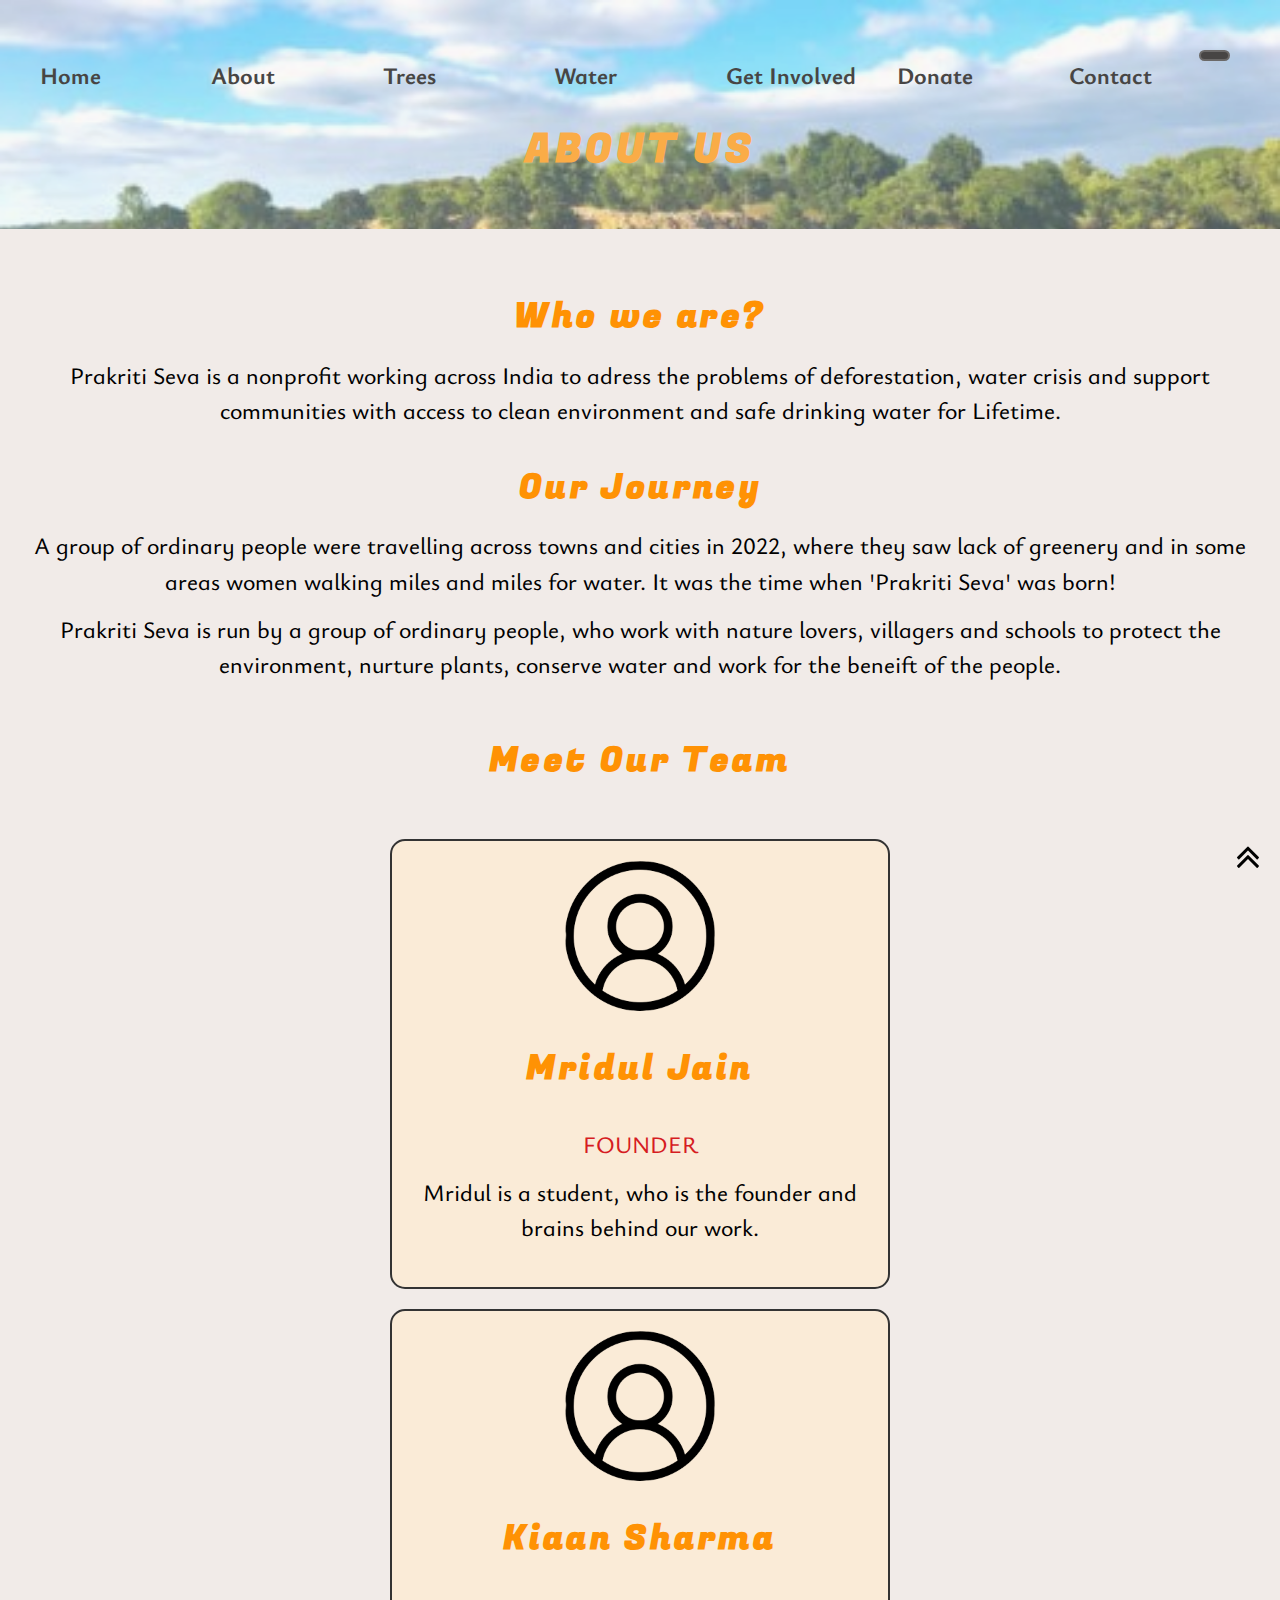
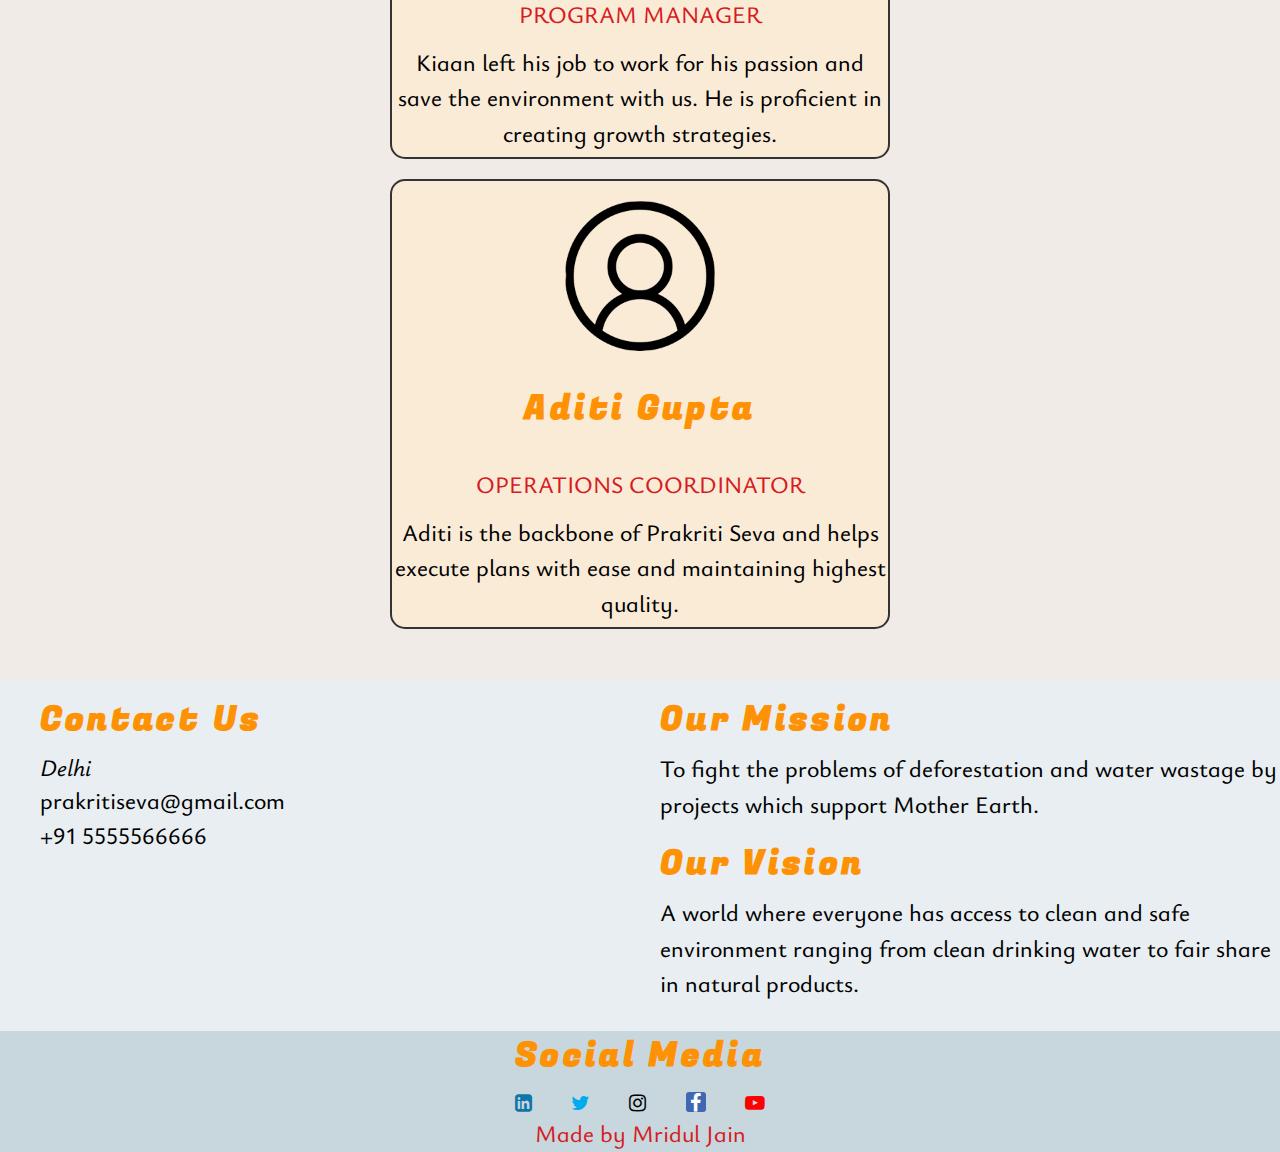
==== commit 3c38ec39: "Update about.html" ====
--- a/about/about.html
+++ b/about/about.html
@@ -142,7 +142,7 @@
                 <div class="abt__sec2__div">
                     <img src="/image/userid.png" alt="Mridul Jain" title="Mridul Jain" width="150" height="150" class="abt__sec2__img" >
                     <h3 class="name">Mridul Jain</h3>
-                    <p class="job">Founder</p>            
+                    <p class="job">FOUNDER</p>            
                     <p class="info">Mridul is a student, who is the founder and brains behind our work.</p>
                 </div>
                 <div class="abt__sec2__div2">
@@ -223,4 +223,4 @@
     <script src="/code.js"></script>
     <script src="https://cdn.lordicon.com/bhenfmcm.js"></script>
 </body>
-</html>+</html>
